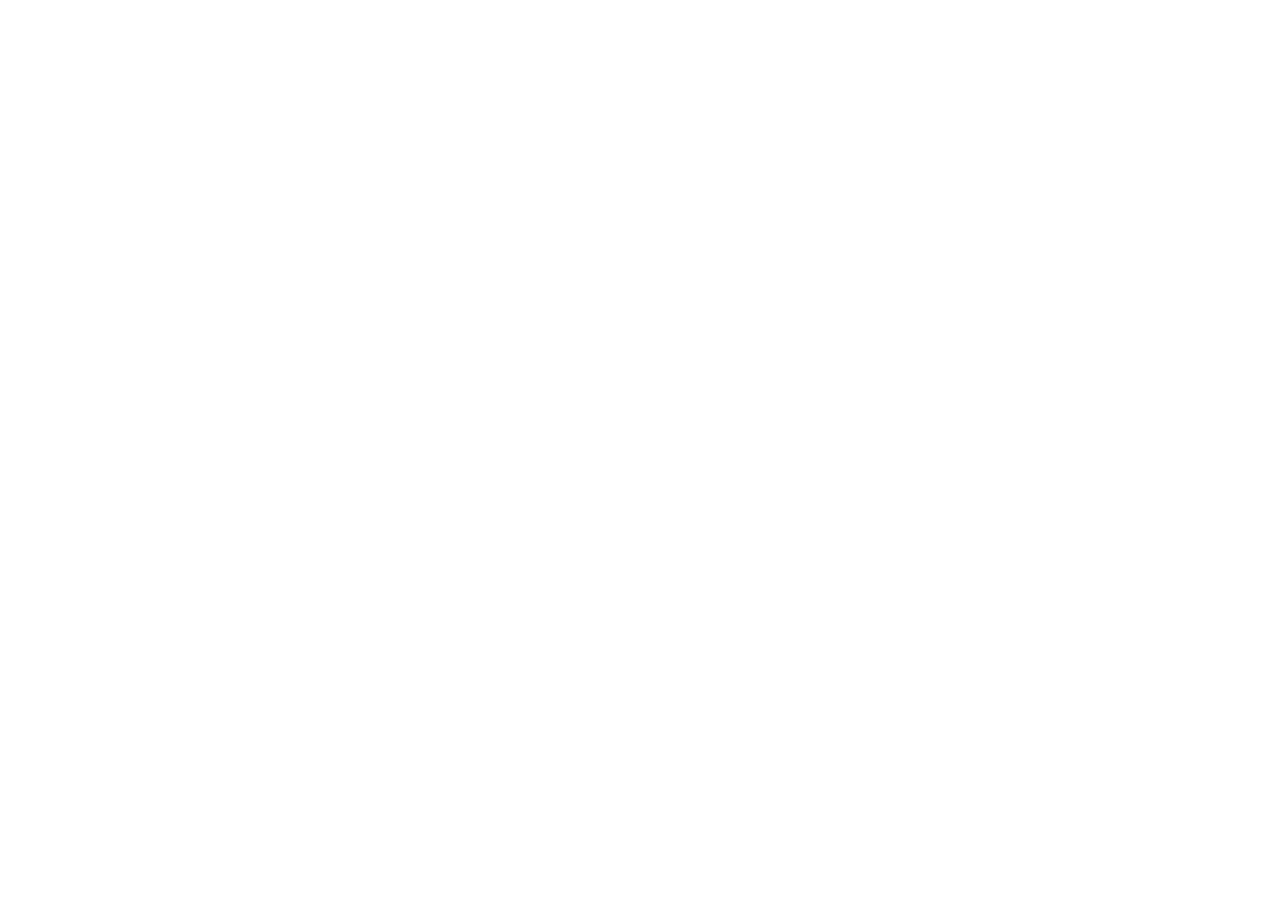
==== index.html @ abf6b83f "´början" ====
<!DOCTYPE html>
<html lang="sv">
<head>
    <meta charset="UTF-8">
    <meta name="viewport" content="width=device-width, initial-scale=1.0">
    <title>Ticshare UF</title>
</head>
<body>
    
</body>
</html>
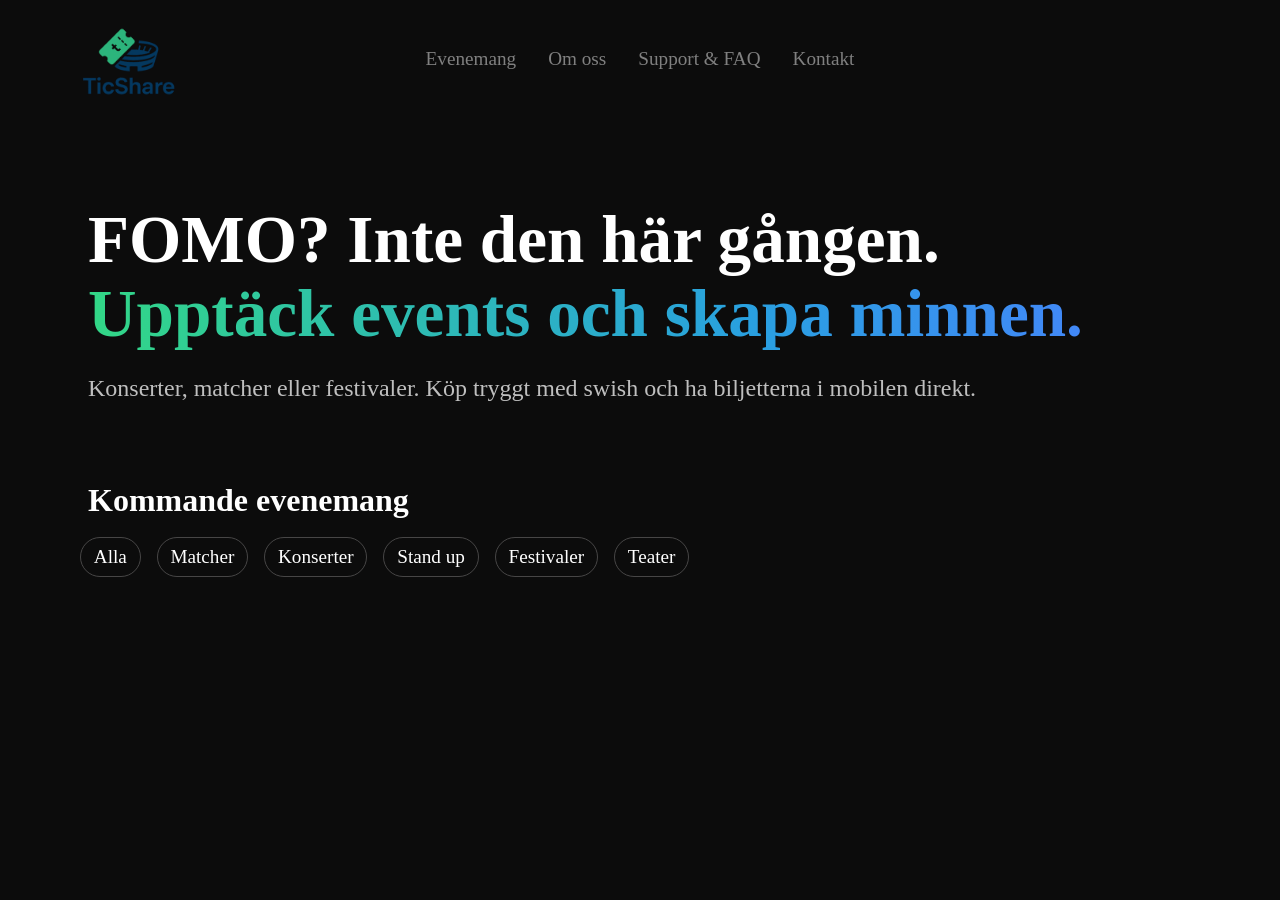
==== commit 12588505: "front page klart" ====
--- a/index.html
+++ b/index.html
@@ -4,8 +4,46 @@
     <meta charset="UTF-8">
     <meta name="viewport" content="width=device-width, initial-scale=1.0">
     <title>Ticshare UF</title>
+
+    <link rel="stylesheet" href="global.css">
+    <link rel="stylesheet" href="start.css">
+
+    <script src="script.js" defer></script>
 </head>
 <body>
-    
+    <div class="toppen">
+        <img src="bilder/Ticshare-logga.png" alt="Ticshare UF logga" class="logo">
+
+        <nav>
+            <a href="#evenemang">Evenemang</a>
+            <a href="#Såfunkardet">Om oss</a>
+            <a href="html/faq.html">Support & FAQ</a>
+            <a href="#kontakt">Kontakt</a>
+        </nav>
+
+    </div>
+
+    <header>
+        <h1>FOMO? Inte den här gången.</h1>
+        <h1 class="underrubrik">Upptäck events och skapa minnen.</h1>
+        <p>Konserter, matcher eller festivaler. Köp tryggt med swish och 
+            ha biljetterna i mobilen direkt.</p>
+    </header>
+
+    <section class="events" id="evenemang">
+        <h2 class="kommande-events">Kommande evenemang</h2>
+
+            <nav class="välja">
+                <a class="välj">Alla</a>
+                <a class="välj">Matcher</a>
+                <a class="välj">Konserter</a>
+                <a class="välj">Stand up</a>
+                <a class="välj">Festivaler</a>
+                <a class="välj">Teater</a>
+
+            </nav>
+    </section>
+
+
 </body>
 </html>
--- a/global.css
+++ b/global.css
@@ -0,0 +1,26 @@
+body{
+    background-color: #0c0c0c;
+    color: white;
+    font-family: "Inter", "Plus Jakarta Sans", "Poppins";
+    padding: 5rem;
+    font-weight: normal;
+    
+}
+
+p{
+    font-size: 1.5rem;
+    color: #bfbfbf;
+}
+
+a{
+    text-decoration: none;
+    color: grey;
+}
+
+a:hover{
+    color: white;
+}
+
+h2{
+    font-size: 2rem;
+}
--- a/start.css
+++ b/start.css
@@ -0,0 +1,70 @@
+header{
+    font-size: 2.1rem;
+}
+
+header h1{
+    margin: 0;
+    line-height: 1.1;
+}
+
+.underrubrik{
+    background: linear-gradient(90deg, #32d786 0%, #29a0e0 60%, #4a80ff 100%);
+    -webkit-background-clip: text;
+    -webkit-text-fill-color: transparent;
+    background-clip: text;
+    color: transparent;
+}
+
+
+.logo{
+    width: 8rem;
+    margin-bottom: 5rem;
+    padding-left: 4rem;
+    
+    position: absolute;
+    top: 0;
+    left: 0;
+}
+
+.toppen{
+    margin-bottom: 8.3rem;
+}
+
+nav {
+    margin-top: -2.5rem;
+    font-size: 1.2rem;
+    color: #bfbfbf;
+
+    display: flex;
+    justify-content: center;
+    gap: 2rem;
+}
+
+.kommande-events{
+    margin-top: 5rem;   
+}
+
+.välja{
+    display: flex;
+    justify-content: left;
+    gap: 2rem;
+    margin-top: 1rem;
+}
+
+.välj{
+    border: 0.1rem solid rgb(71, 70, 70);
+    border-radius: 2rem;
+
+    padding: 0.5rem;
+    padding-left: 0.8rem;
+    padding-right: 0.8rem;
+    color: white;
+    cursor: pointer;
+    margin: -0.5rem;
+}
+
+.välj.vald {
+    display: grid;
+    border-color: linear-gradient(90deg, #32d786 50%, #29a0e0 50%);
+    background-color: blue;
+}
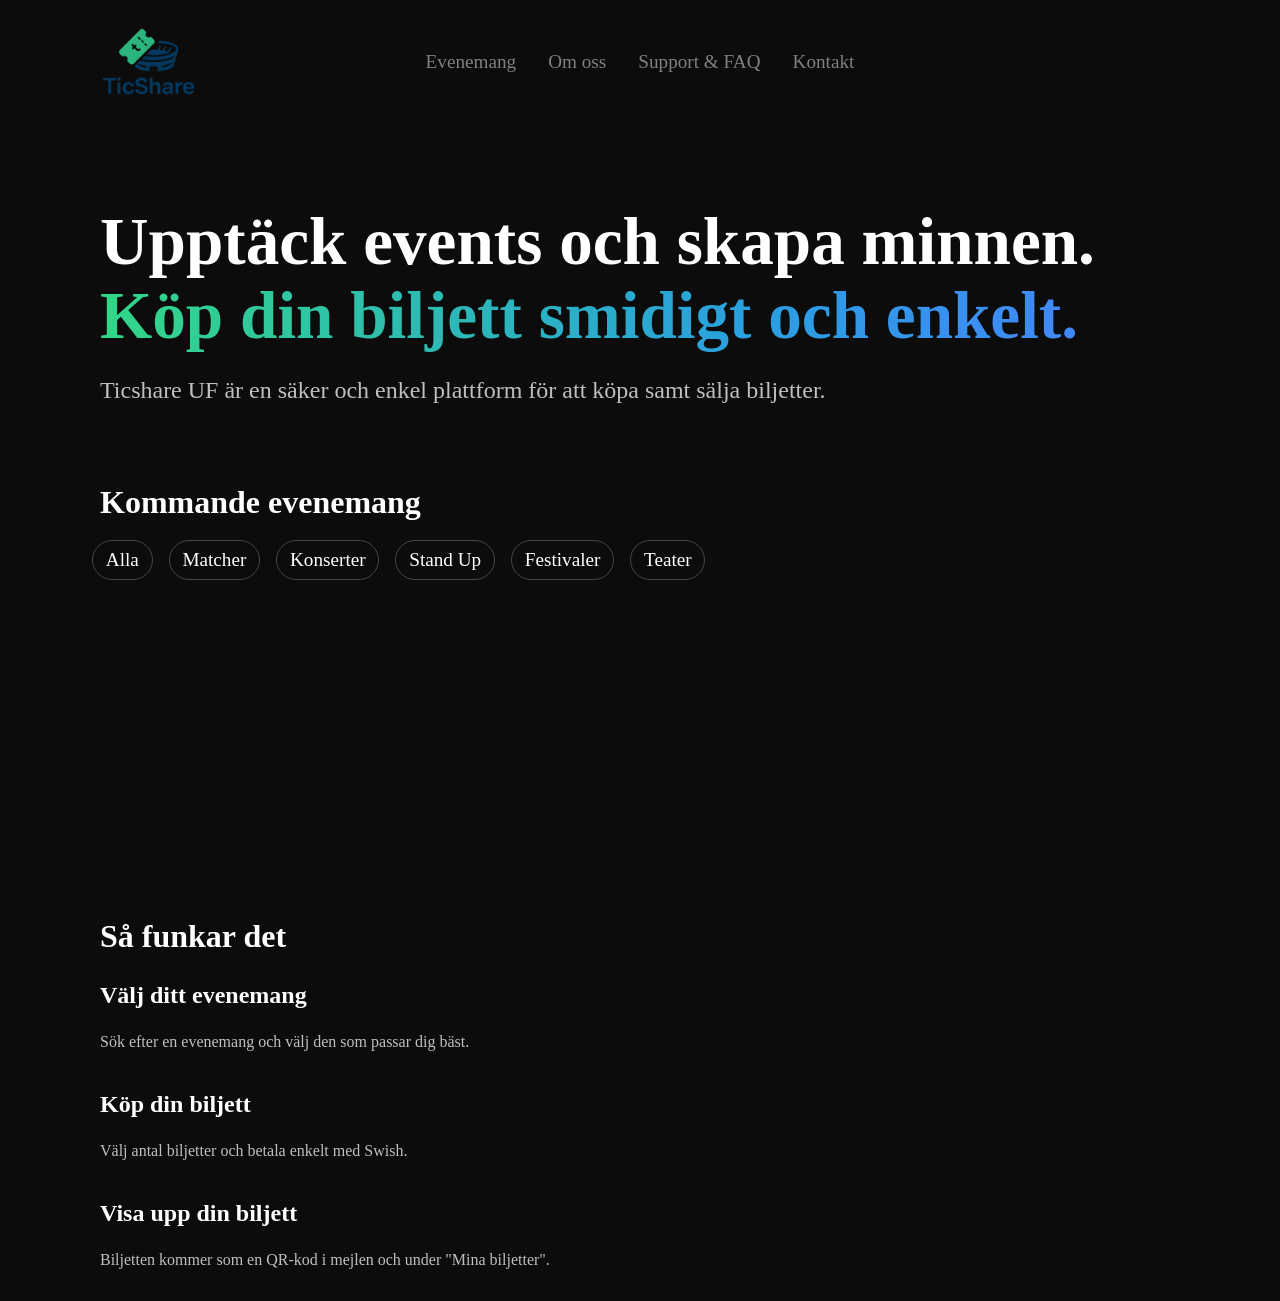
==== commit ced33d10: "Klar för idag 2026-10-04 Söndag)" ====
--- a/index.html
+++ b/index.html
@@ -24,10 +24,9 @@
     </div>
 
     <header>
-        <h1>FOMO? Inte den här gången.</h1>
-        <h1 class="underrubrik">Upptäck events och skapa minnen.</h1>
-        <p>Konserter, matcher eller festivaler. Köp tryggt med swish och 
-            ha biljetterna i mobilen direkt.</p>
+        <h1 class="huvudrubrik">Upptäck events och skapa minnen.</h1>
+        <h1 class="underrubrik">Köp din biljett smidigt och enkelt.</h1>
+        <p class="underbeskrivning">Ticshare UF är en säker och enkel plattform för att köpa samt sälja biljetter.</p>
     </header>
 
     <section class="events" id="evenemang">
@@ -37,7 +36,7 @@
                 <a class="välj">Alla</a>
                 <a class="välj">Matcher</a>
                 <a class="välj">Konserter</a>
-                <a class="välj">Stand up</a>
+                <a class="välj">Stand Up</a>
                 <a class="välj">Festivaler</a>
                 <a class="välj">Teater</a>
 
@@ -45,5 +44,26 @@
     </section>
 
 
+    <div class="såfunkardet" id="Såfunkardet">
+        <h2 class="såfunkardet">Så funkar det</h2>
+        
+        <div class="såfunkardet-innehåll">
+            <h3 class="såfunkardet-rubrik">Välj ditt evenemang</h3>
+            <p class="såfunkardet-beskrivning">Sök efter en evenemang och välj den som passar dig bäst.</p>
+        </div>
+
+        <div class="såfunkardet-innehåll">
+            <h3 class="såfunkardet-rubrik">Köp din biljett</h3>
+            <p class="såfunkardet-beskrivning">Välj antal biljetter och betala enkelt med Swish.</p>
+        </div>
+
+        <div class="såfunkardet-innehåll">
+            <h3 class="såfunkardet-rubrik">Visa upp din biljett</h3>
+            <p class="såfunkardet-beskrivning">Biljetten kommer som en QR-kod i mejlen och under "Mina biljetter".</p>
+
+
+    </div>
+
+    
 </body>
 </html>
--- a/global.css
+++ b/global.css
@@ -3,7 +3,10 @@
     color: white;
     font-family: "Inter", "Plus Jakarta Sans", "Poppins";
     padding: 5rem;
-    font-weight: normal;
+
+    max-width: 1120px;
+    margin: 0 auto;
+    padding: 0 20px;
     
 }
 
--- a/start.css
+++ b/start.css
@@ -1,5 +1,9 @@
 header{
     font-size: 2.1rem;
+}
+
+.huvudrubrik .underrubrik{
+    font-weight: 500;
 }
 
 header h1{
@@ -15,19 +19,22 @@
     color: transparent;
 }
 
+.underbeskrivning{
+    max-width: 860px;
+}
+
 
 .logo{
     width: 8rem;
-    margin-bottom: 5rem;
-    padding-left: 4rem;
-    
-    position: absolute;
-    top: 0;
-    left: 0;
+    margin-left: -1rem;
 }
 
 .toppen{
     margin-bottom: 8.3rem;
+}
+
+*{
+    box-sizing: border-box;
 }
 
 nav {
@@ -38,6 +45,8 @@
     display: flex;
     justify-content: center;
     gap: 2rem;
+    margin-top: -5rem;
+    
 }
 
 .kommande-events{
@@ -66,5 +75,18 @@
 .välj.vald {
     display: grid;
     border-color: linear-gradient(90deg, #32d786 50%, #29a0e0 50%);
-    background-color: blue;
+    background-color: rgb(67, 67, 160);
+}
+
+.såfunkardet{
+    padding-top: 10rem;
+}
+
+.såfunkardet-rubrik{
+    font-size: 1.5rem;
+
+}
+.såfunkardet-beskrivning{
+    font-size: 1rem;
+    padding-bottom: 1rem;
 }
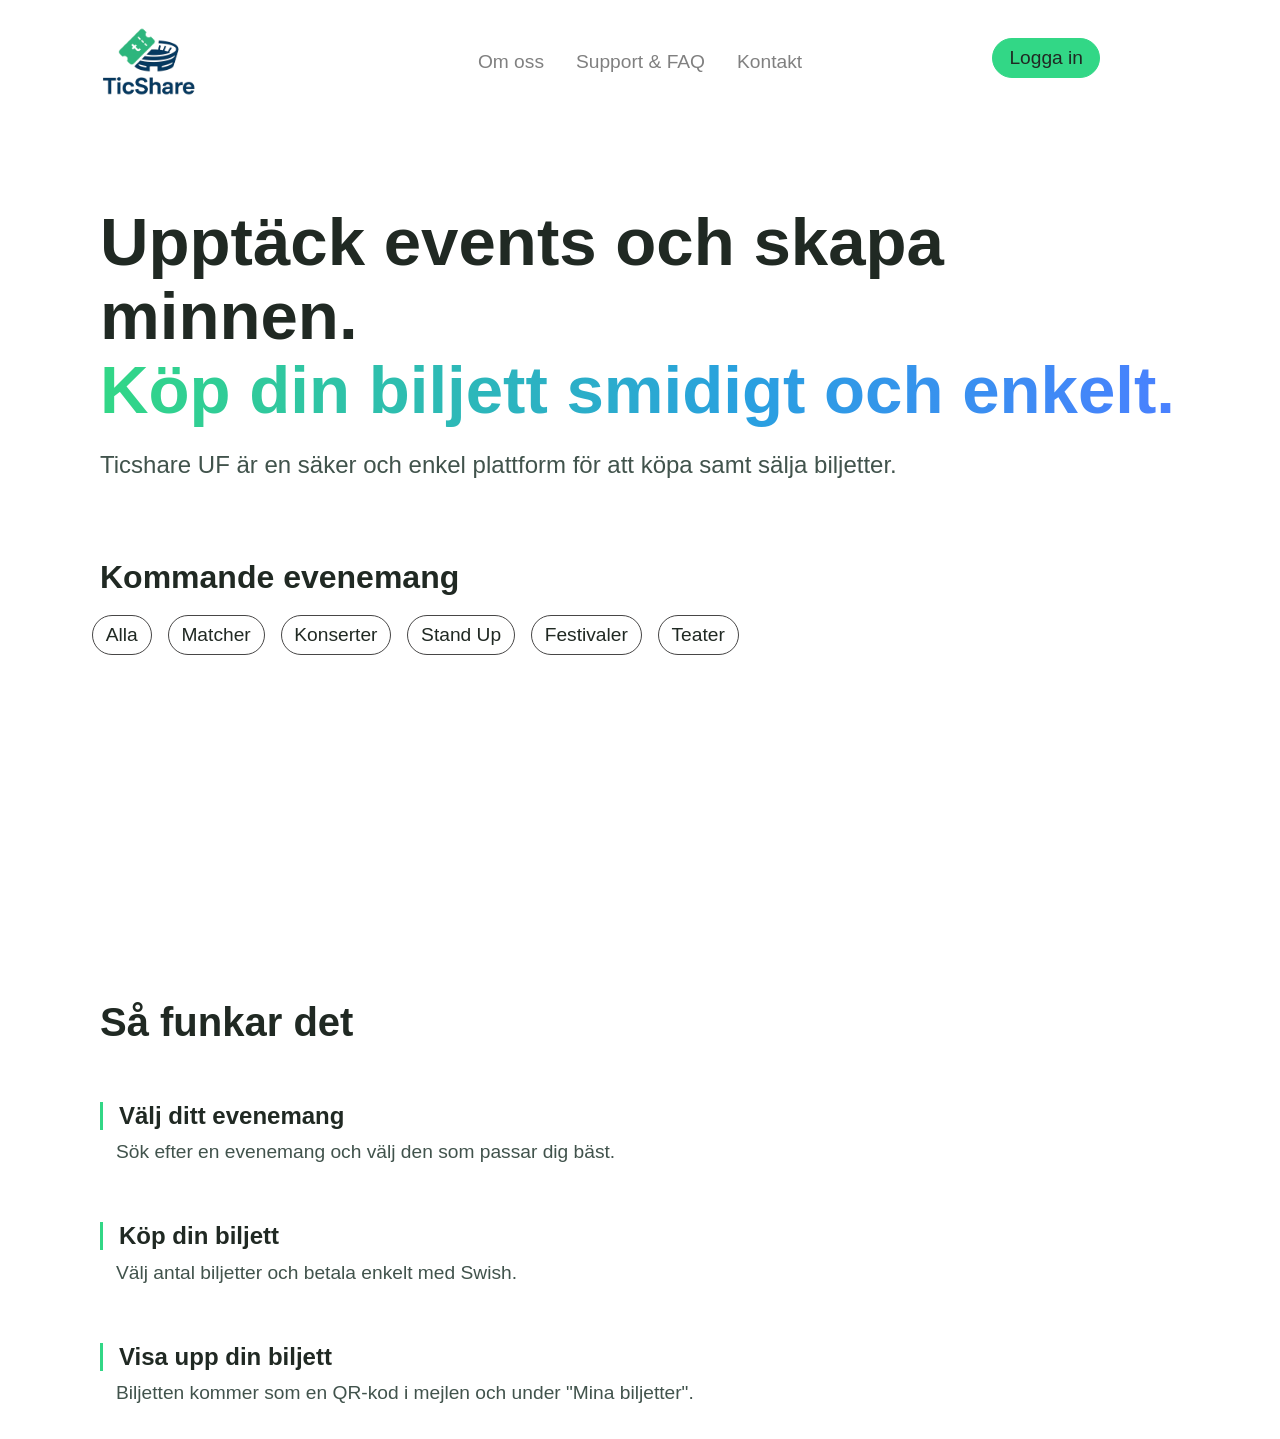
==== commit bf795baa: "början" ====
--- a/index.html
+++ b/index.html
@@ -6,7 +6,7 @@
     <title>Ticshare UF</title>
 
     <link rel="stylesheet" href="global.css">
-    <link rel="stylesheet" href="start.css">
+    <link rel="stylesheet" href="CSS/start.css">
 
     <script src="script.js" defer></script>
 </head>
@@ -15,13 +15,15 @@
         <img src="bilder/Ticshare-logga.png" alt="Ticshare UF logga" class="logo">
 
         <nav>
-            <a href="#evenemang">Evenemang</a>
             <a href="#Såfunkardet">Om oss</a>
             <a href="html/faq.html">Support & FAQ</a>
             <a href="#kontakt">Kontakt</a>
+            
+            <a class="login" href="html/login.html">Logga in</a>
         </nav>
 
     </div>
+
 
     <header>
         <h1 class="huvudrubrik">Upptäck events och skapa minnen.</h1>
--- a/global.css
+++ b/global.css
@@ -1,7 +1,7 @@
 body{
-    background-color: #0c0c0c;
-    color: white;
-    font-family: "Inter", "Plus Jakarta Sans", "Poppins";
+    height: 100%;
+    color: #202923;
+    font-family: 'MS Sans Serif', Geneva, sans-serif;   
     padding: 5rem;
 
     max-width: 1120px;
@@ -12,7 +12,7 @@
 
 p{
     font-size: 1.5rem;
-    color: #bfbfbf;
+    color: #41534C;
 }
 
 a{
@@ -21,7 +21,7 @@
 }
 
 a:hover{
-    color: white;
+    color: black;
 }
 
 h2{
--- a/CSS/start.css
+++ b/CSS/start.css
@@ -0,0 +1,120 @@
+header{
+    font-size: 2.1rem;
+}
+
+.huvudrubrik .underrubrik{
+    font-weight: 500;
+}
+
+header h1{
+    margin: 0;
+    line-height: 1.1;
+}
+
+.underrubrik{
+    background: linear-gradient(90deg, #32d786 0%, #29a0e0 60%, #4a80ff 100%);
+    -webkit-background-clip: text;
+    -webkit-text-fill-color: transparent;
+    background-clip: text;
+    color: transparent;
+}
+
+.underbeskrivning{
+    max-width: 860px;
+}
+
+
+.logo{
+    width: 8rem;
+    margin-left: -1rem;
+}
+
+.toppen{
+    margin-bottom: 8.3rem;
+}
+
+*{
+    box-sizing: border-box;
+}
+
+nav {
+    margin-top: -2.5rem;
+    font-size: 1.2rem;
+    color: #bfbfbf;
+
+    display: flex;
+    justify-content: center;
+    gap: 2rem;
+    margin-top: -5rem;
+    position: relative;
+    align-items: center;
+}
+
+.login{
+    border: 0.1rem solid #32d786;
+    border-radius: 2rem;
+    background-color: #32d786;
+    padding: 0.5rem 1rem;
+    color: #202923;
+    margin-top: -0.8rem;
+
+
+    position: absolute;
+    right: 5rem;
+    top: 0;
+}
+
+.kommande-events{
+    margin-top: 5rem;   
+}
+
+.välja{
+    display: flex;
+    justify-content: left;
+    gap: 2rem;
+    margin-top: 1rem;
+}
+
+.välj{
+    border: 0.1rem solid rgb(71, 70, 70);
+    border-radius: 2rem;
+
+    padding: 0.5rem;
+    padding-left: 0.8rem;
+    padding-right: 0.8rem;
+    color: #202923;
+    cursor: pointer;
+    margin: -0.5rem;
+}
+
+.välj.vald {
+    display: grid;
+    border-color: linear-gradient(90deg, #32d786 50%, #29a0e0 50%);
+    background-color: rgb(67, 67, 160);
+}
+
+.såfunkardet{
+    padding-top: 10rem;
+    font-size: 2.5rem;
+}
+
+.såfunkardet-innehåll{
+    max-width: 1000px;
+
+    display: flex;
+    flex-direction: column;
+    
+}
+
+.såfunkardet-rubrik{
+    font-size: 1.5rem;
+    border-left: 3px solid #32d786;
+    padding-left: 1rem;
+}
+
+.såfunkardet-beskrivning{
+    font-size: 1.2rem;
+    padding-bottom: 1rem;
+    margin-top: -0.8rem;
+    padding-left: 1rem;
+}
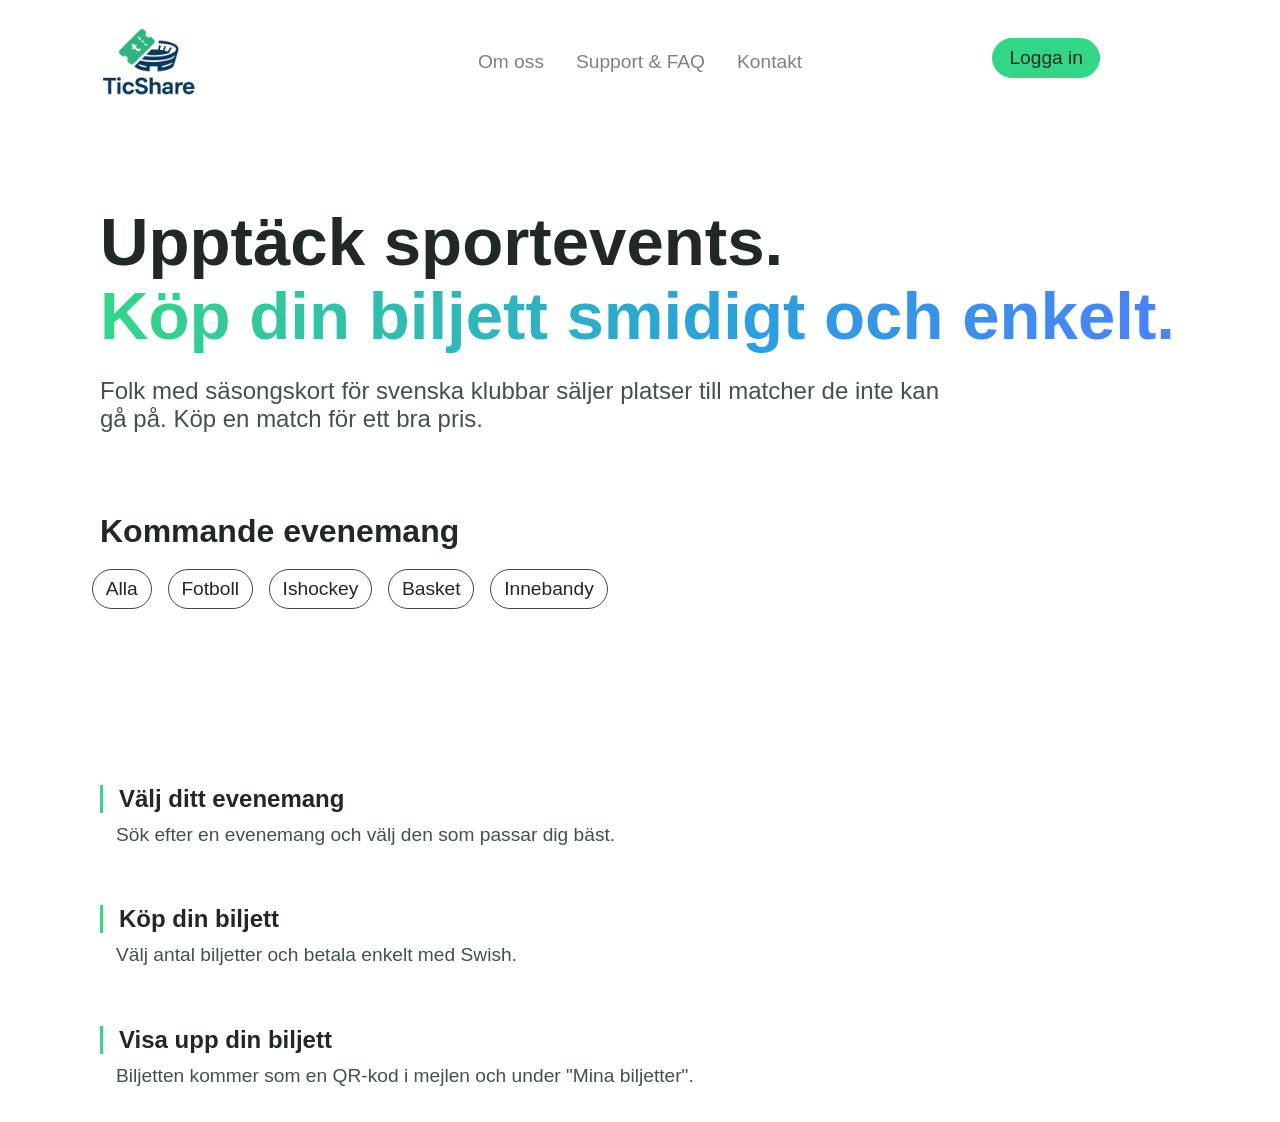
==== commit 1f53a48d: "loginpage html, css, klar" ====
--- a/index.html
+++ b/index.html
@@ -26,9 +26,9 @@
 
 
     <header>
-        <h1 class="huvudrubrik">Upptäck events och skapa minnen.</h1>
+        <h1 class="huvudrubrik">Upptäck sportevents.</h1>
         <h1 class="underrubrik">Köp din biljett smidigt och enkelt.</h1>
-        <p class="underbeskrivning">Ticshare UF är en säker och enkel plattform för att köpa samt sälja biljetter.</p>
+        <p class="underbeskrivning">Folk med säsongskort för svenska klubbar säljer platser till matcher de inte kan gå på. Köp en match för ett bra pris.</p>
     </header>
 
     <section class="events" id="evenemang">
@@ -36,32 +36,30 @@
 
             <nav class="välja">
                 <a class="välj">Alla</a>
-                <a class="välj">Matcher</a>
-                <a class="välj">Konserter</a>
-                <a class="välj">Stand Up</a>
-                <a class="välj">Festivaler</a>
-                <a class="välj">Teater</a>
+                <a class="välj">Fotboll</a>
+                <a class="välj">Ishockey</a>
+                <a class="välj">Basket</a>
+                <a class="välj">Innebandy</a>
 
             </nav>
     </section>
 
 
     <div class="såfunkardet" id="Såfunkardet">
-        <h2 class="såfunkardet">Så funkar det</h2>
         
         <div class="såfunkardet-innehåll">
-            <h3 class="såfunkardet-rubrik">Välj ditt evenemang</h3>
-            <p class="såfunkardet-beskrivning">Sök efter en evenemang och välj den som passar dig bäst.</p>
+            <h3 class="därför-rubrik">Välj ditt evenemang</h3>
+            <p class="därför-beskrivning">Sök efter en evenemang och välj den som passar dig bäst.</p>
         </div>
 
         <div class="såfunkardet-innehåll">
-            <h3 class="såfunkardet-rubrik">Köp din biljett</h3>
-            <p class="såfunkardet-beskrivning">Välj antal biljetter och betala enkelt med Swish.</p>
+            <h3 class="därför-rubrik">Köp din biljett</h3>
+            <p class="därför-beskrivning">Välj antal biljetter och betala enkelt med Swish.</p>
         </div>
 
         <div class="såfunkardet-innehåll">
-            <h3 class="såfunkardet-rubrik">Visa upp din biljett</h3>
-            <p class="såfunkardet-beskrivning">Biljetten kommer som en QR-kod i mejlen och under "Mina biljetter".</p>
+            <h3 class="därför-rubrik">Visa upp din biljett</h3>
+            <p class="därför-beskrivning">Biljetten kommer som en QR-kod i mejlen och under "Mina biljetter".</p>
 
 
     </div>
--- a/CSS/start.css
+++ b/CSS/start.css
@@ -106,13 +106,13 @@
     
 }
 
-.såfunkardet-rubrik{
+.därför-rubrik{
     font-size: 1.5rem;
     border-left: 3px solid #32d786;
     padding-left: 1rem;
 }
 
-.såfunkardet-beskrivning{
+.därför-beskrivning{
     font-size: 1.2rem;
     padding-bottom: 1rem;
     margin-top: -0.8rem;
